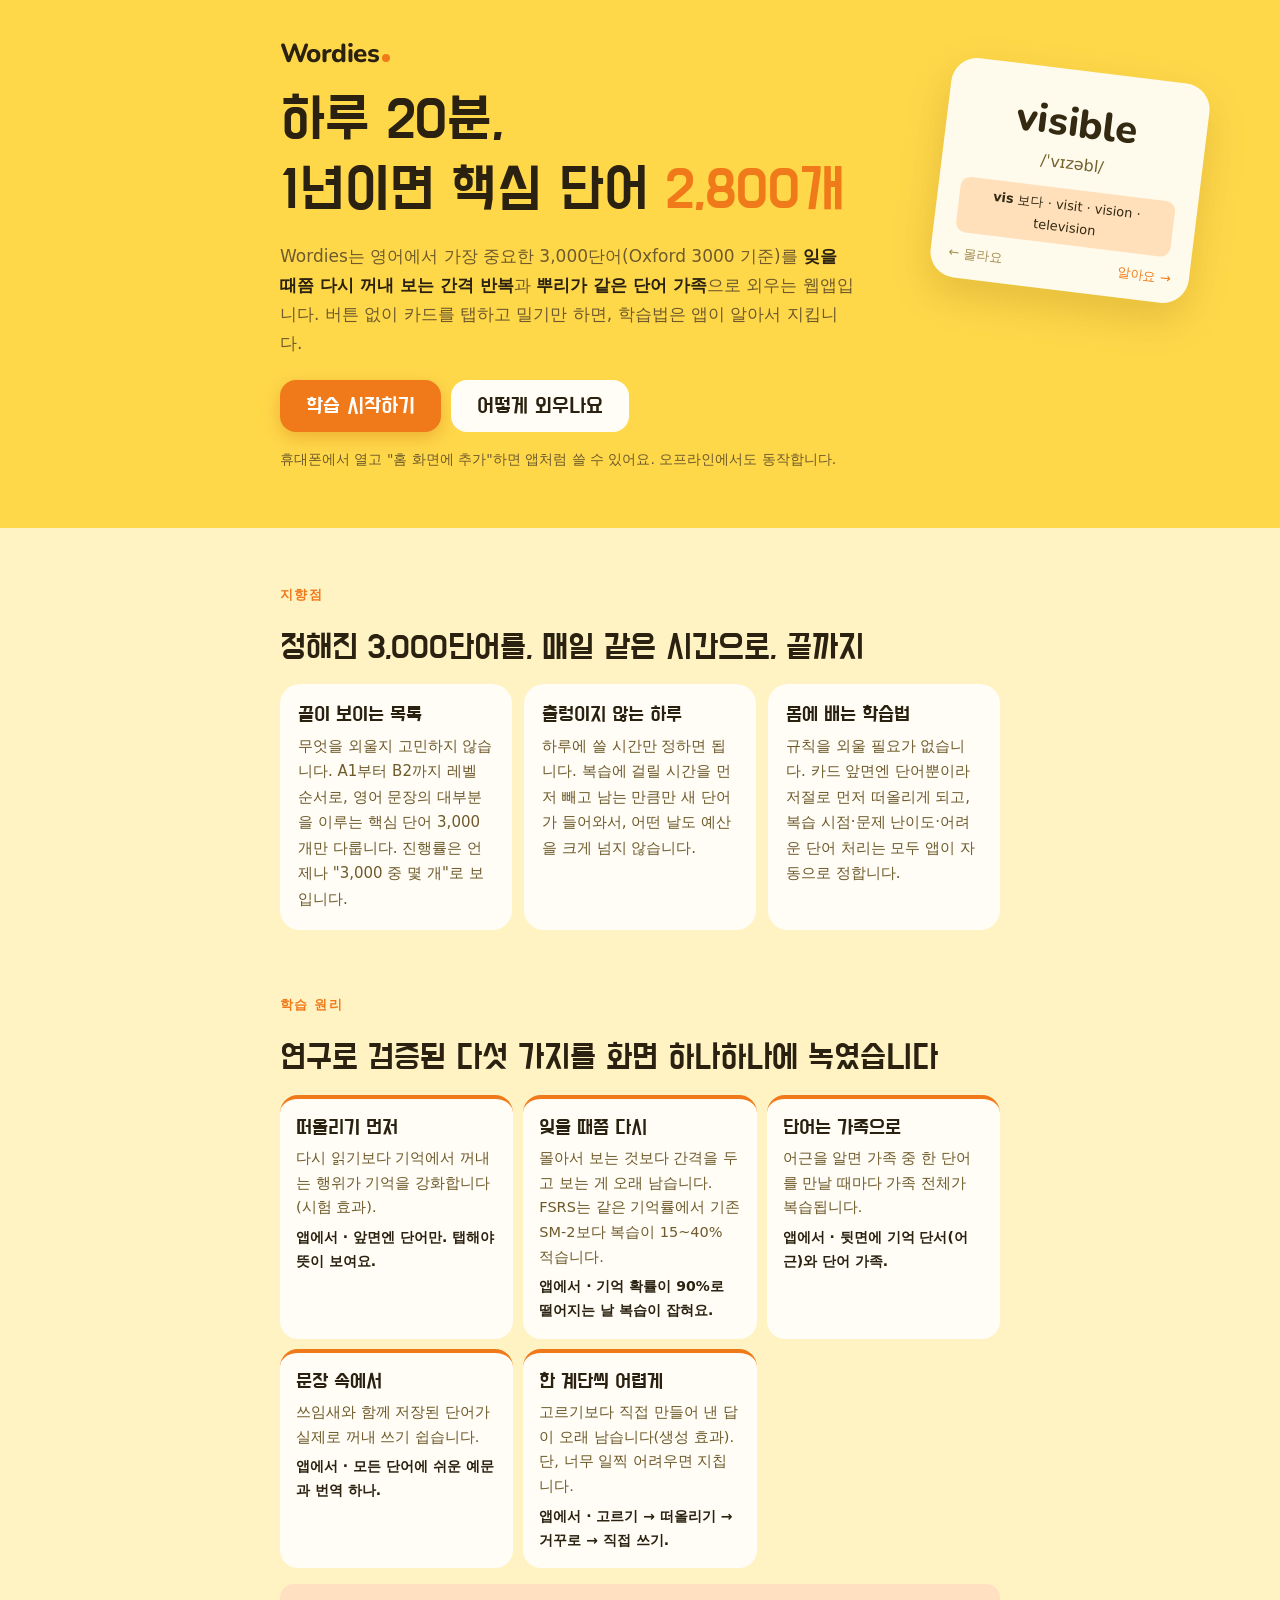
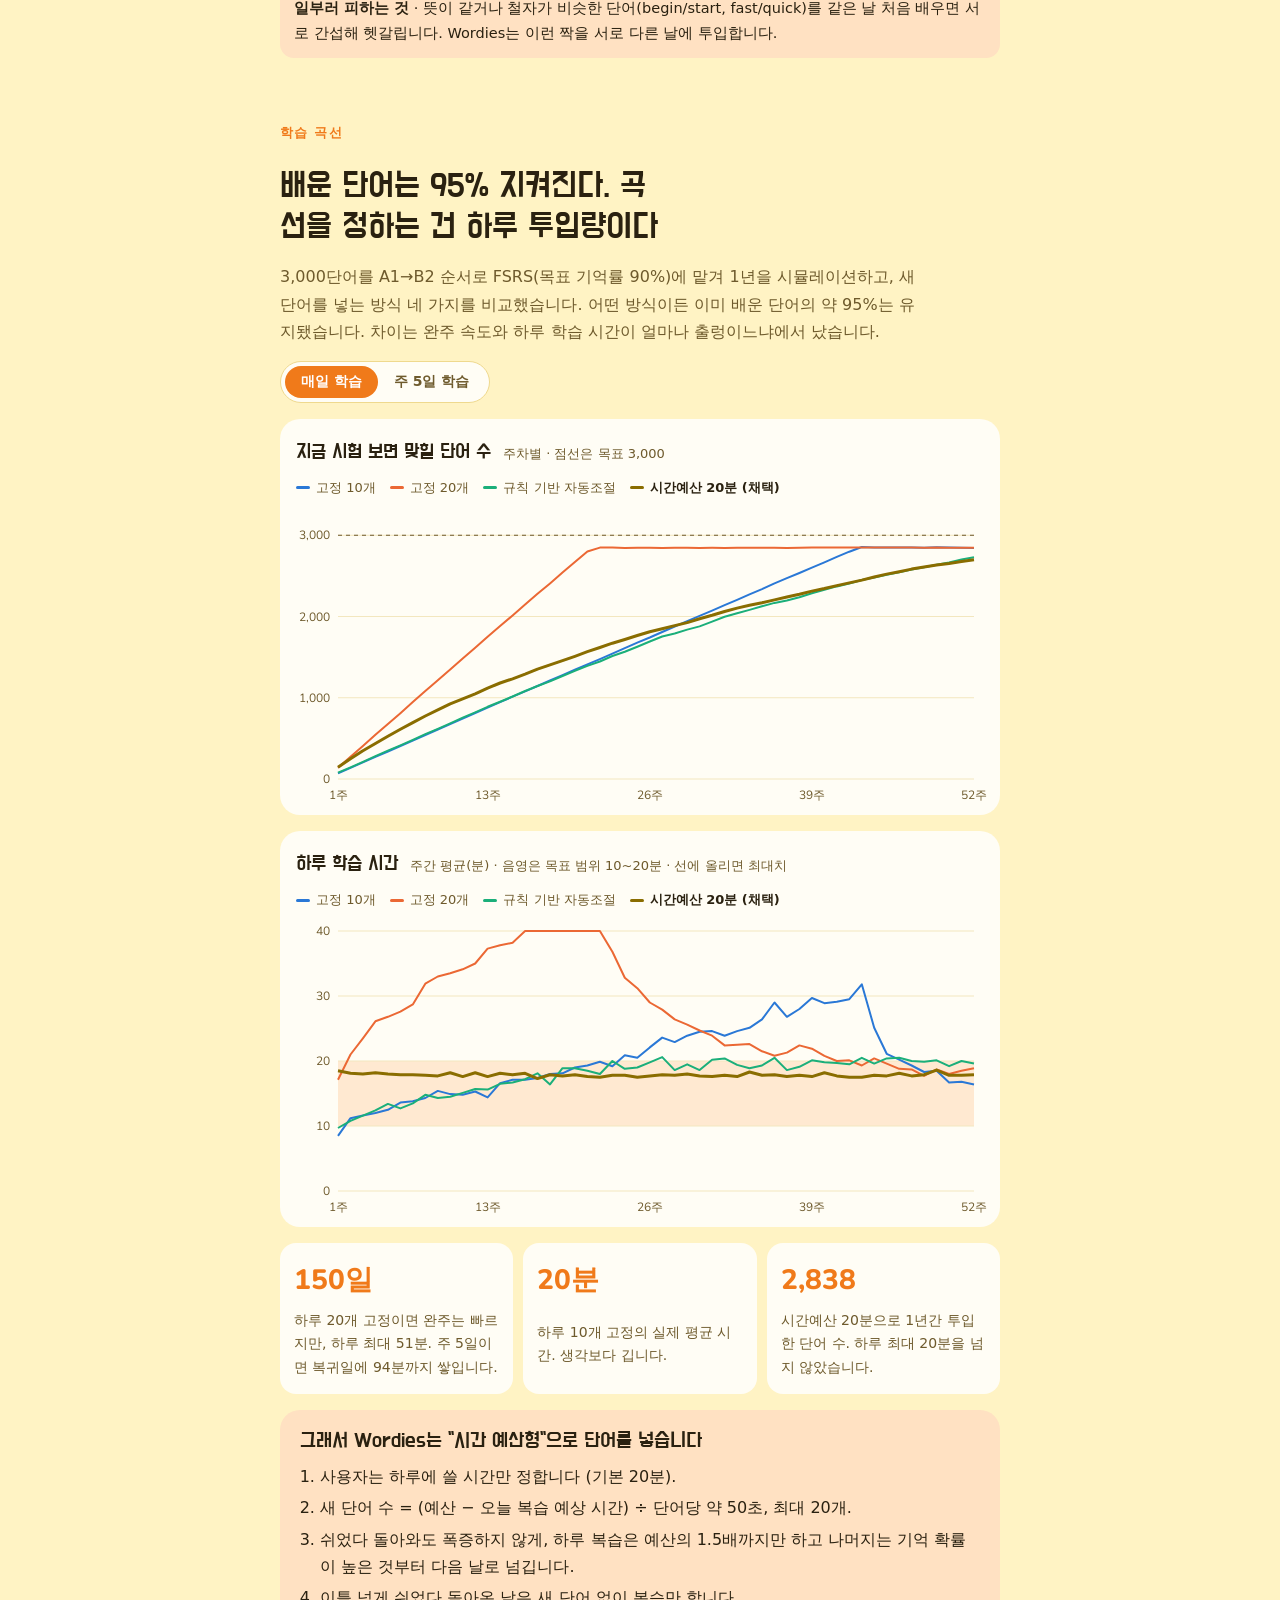
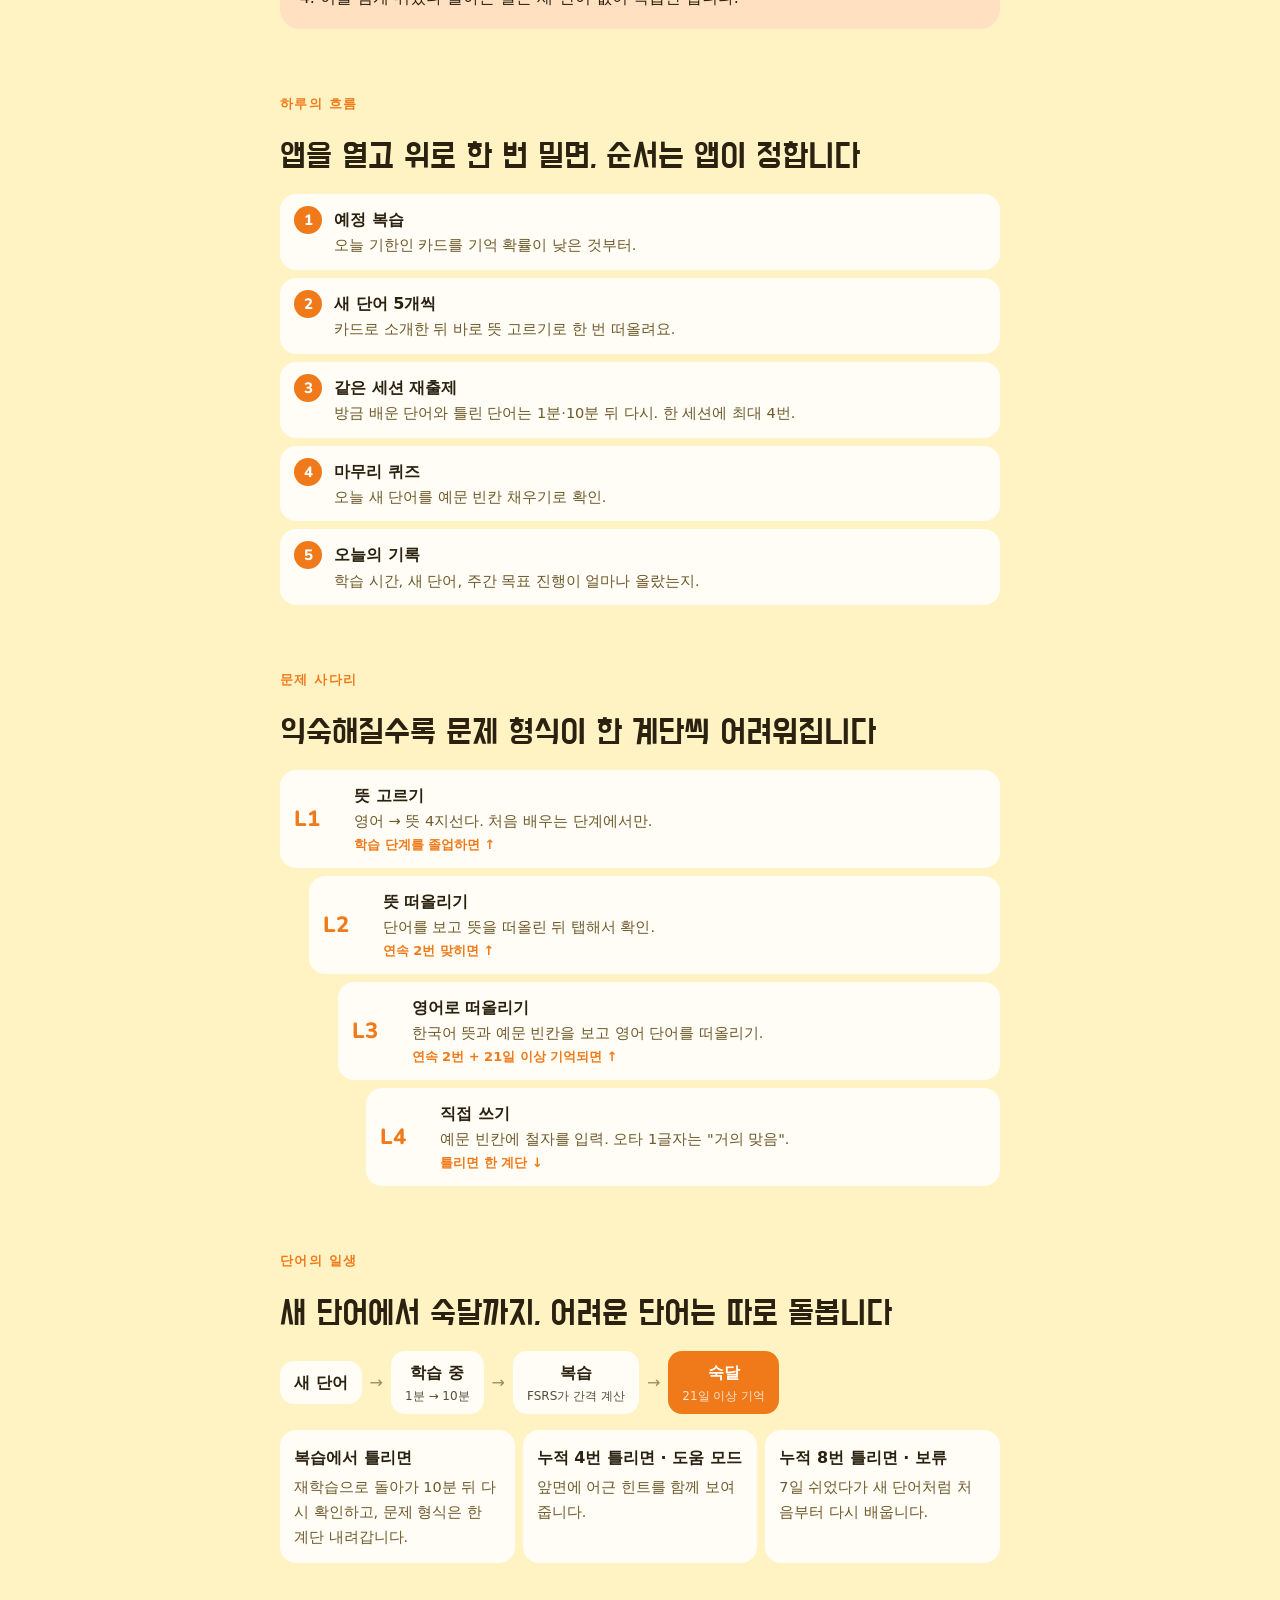
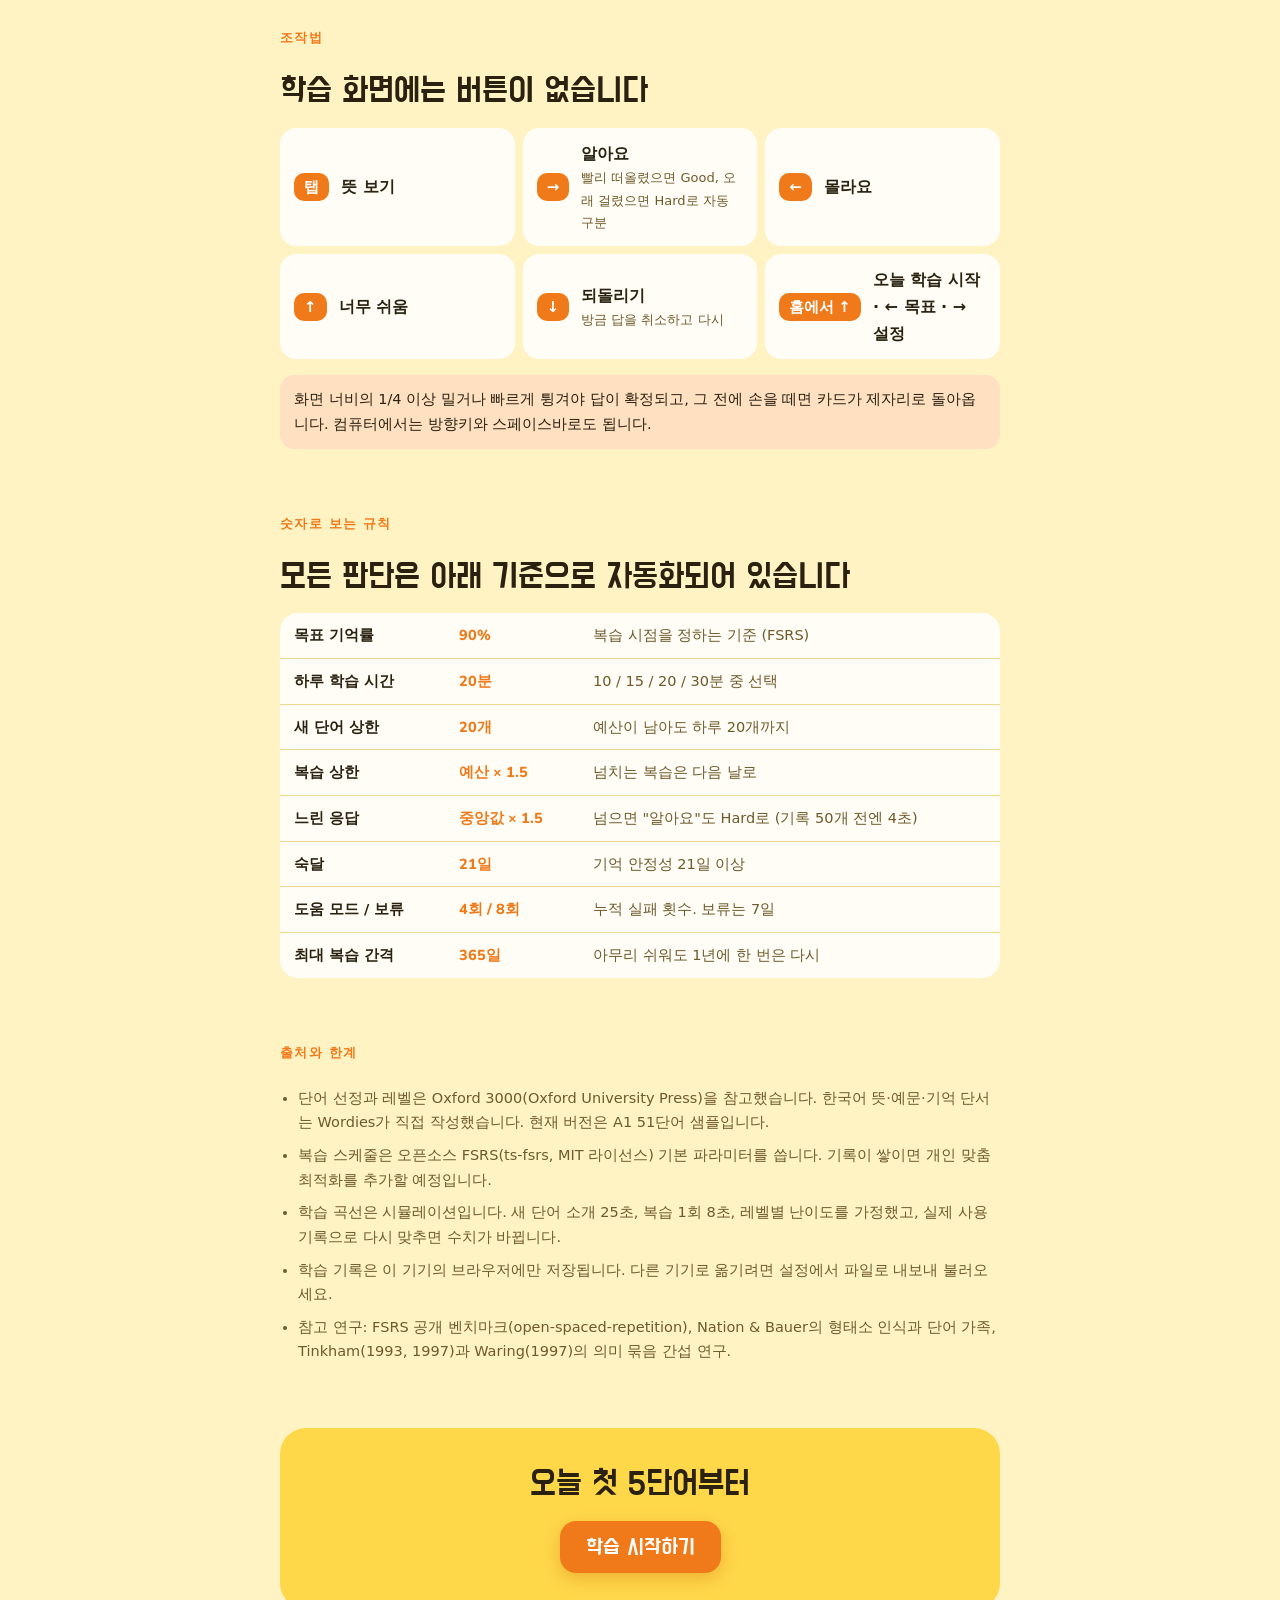
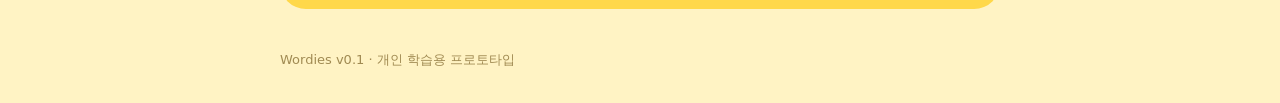
==== index.html @ f5200ec9 "Wordies v0.1: 소개 페이지 + 제스처 학습 앱 - 소개(index.html): 지향점, 학습 원리, 1년 학습 곡선 시뮬레이션, 하루 흐름, 문제 사다리, 규칙 - 학습" ====
<!doctype html>
<html lang="ko">
<head>
<meta charset="utf-8">
<meta name="viewport" content="width=device-width, initial-scale=1, viewport-fit=cover">
<meta name="theme-color" content="#ffd84a" media="(prefers-color-scheme: light)">
<meta name="theme-color" content="#1e1a12" media="(prefers-color-scheme: dark)">
<meta name="description" content="Wordies는 영어 핵심 3,000단어를 간격 반복(FSRS)과 단어 가족으로, 버튼 없이 손끝으로 외우는 웹앱입니다.">
<title>Wordies · 손끝으로 외우는 영단어</title>
<link rel="manifest" href="manifest.webmanifest">
<link rel="icon" href="icons/icon.svg" type="image/svg+xml">
<link rel="apple-touch-icon" href="icons/icon-192.png">
<link rel="preconnect" href="https://fonts.googleapis.com">
<link rel="preconnect" href="https://fonts.gstatic.com" crossorigin>
<link rel="stylesheet" href="https://fonts.googleapis.com/css2?family=Do+Hyeon&family=Nunito:wght@600;800&display=swap">
<link rel="stylesheet" href="css/landing.css">
</head>
<body>

<header class="hero">
  <div class="wrap">
    <div class="brand">Wordies</div>
    <h1>하루 20분,<br>1년이면 핵심 단어 <span class="hl">2,800개</span></h1>
    <p class="lede">Wordies는 영어에서 가장 중요한 3,000단어(Oxford 3000 기준)를 <b>잊을 때쯤 다시 꺼내 보는 간격 반복</b>과 <b>뿌리가 같은 단어 가족</b>으로 외우는 웹앱입니다. 버튼 없이 카드를 탭하고 밀기만 하면, 학습법은 앱이 알아서 지킵니다.</p>
    <div class="cta-row">
      <a class="cta" href="app.html" id="cta-main">학습 시작하기</a>
      <a class="cta ghost" href="#principles">어떻게 외우나요</a>
    </div>
    <p class="cta-note" id="cta-note">휴대폰에서 열고 "홈 화면에 추가"하면 앱처럼 쓸 수 있어요. 오프라인에서도 동작합니다.</p>
  </div>
  <div class="hero-card" aria-hidden="true">
    <div class="hc-word">visible</div>
    <div class="hc-ipa">/ˈvɪzəbl/</div>
    <div class="hc-root"><b>vis</b> 보다 · visit · vision · television</div>
    <span class="hc-l">← 몰라요</span><span class="hc-r">알아요 →</span>
  </div>
</header>

<main class="wrap">

  <section id="aims">
    <p class="eyebrow">지향점</p>
    <h2>정해진 3,000단어를, 매일 같은 시간으로, 끝까지</h2>
    <div class="aims">
      <div class="aim">
        <h3>끝이 보이는 목록</h3>
        <p>무엇을 외울지 고민하지 않습니다. A1부터 B2까지 레벨 순서로, 영어 문장의 대부분을 이루는 핵심 단어 3,000개만 다룹니다. 진행률은 언제나 "3,000 중 몇 개"로 보입니다.</p>
      </div>
      <div class="aim">
        <h3>출렁이지 않는 하루</h3>
        <p>하루에 쓸 시간만 정하면 됩니다. 복습에 걸릴 시간을 먼저 빼고 남는 만큼만 새 단어가 들어와서, 어떤 날도 예산을 크게 넘지 않습니다.</p>
      </div>
      <div class="aim">
        <h3>몸에 배는 학습법</h3>
        <p>규칙을 외울 필요가 없습니다. 카드 앞면엔 단어뿐이라 저절로 먼저 떠올리게 되고, 복습 시점·문제 난이도·어려운 단어 처리는 모두 앱이 자동으로 정합니다.</p>
      </div>
    </div>
  </section>

  <section id="principles">
    <p class="eyebrow">학습 원리</p>
    <h2>연구로 검증된 다섯 가지를 화면 하나하나에 녹였습니다</h2>
    <div class="principles">
      <article><h3>떠올리기 먼저</h3><p>다시 읽기보다 기억에서 꺼내는 행위가 기억을 강화합니다(시험 효과).</p><p class="how">앱에서 · 앞면엔 단어만. 탭해야 뜻이 보여요.</p></article>
      <article><h3>잊을 때쯤 다시</h3><p>몰아서 보는 것보다 간격을 두고 보는 게 오래 남습니다. FSRS는 같은 기억률에서 기존 SM-2보다 복습이 15~40% 적습니다.</p><p class="how">앱에서 · 기억 확률이 90%로 떨어지는 날 복습이 잡혀요.</p></article>
      <article><h3>단어는 가족으로</h3><p>어근을 알면 가족 중 한 단어를 만날 때마다 가족 전체가 복습됩니다.</p><p class="how">앱에서 · 뒷면에 기억 단서(어근)와 단어 가족.</p></article>
      <article><h3>문장 속에서</h3><p>쓰임새와 함께 저장된 단어가 실제로 꺼내 쓰기 쉽습니다.</p><p class="how">앱에서 · 모든 단어에 쉬운 예문과 번역 하나.</p></article>
      <article><h3>한 계단씩 어렵게</h3><p>고르기보다 직접 만들어 낸 답이 오래 남습니다(생성 효과). 단, 너무 일찍 어려우면 지칩니다.</p><p class="how">앱에서 · 고르기 → 떠올리기 → 거꾸로 → 직접 쓰기.</p></article>
    </div>
    <p class="aside"><b>일부러 피하는 것</b> · 뜻이 같거나 철자가 비슷한 단어(begin/start, fast/quick)를 같은 날 처음 배우면 서로 간섭해 헷갈립니다. Wordies는 이런 짝을 서로 다른 날에 투입합니다.</p>
  </section>

  <section id="curve">
    <p class="eyebrow">학습 곡선</p>
    <h2>배운 단어는 95% 지켜진다. 곡선을 정하는 건 하루 투입량이다</h2>
    <p>3,000단어를 A1→B2 순서로 FSRS(목표 기억률 90%)에 맡겨 1년을 시뮬레이션하고, 새 단어를 넣는 방식 네 가지를 비교했습니다. 어떤 방식이든 이미 배운 단어의 약 95%는 유지됐습니다. 차이는 완주 속도와 하루 학습 시간이 얼마나 출렁이느냐에서 났습니다.</p>
    <div class="seg" role="group" aria-label="학습 빈도">
      <button data-mode="daily" aria-pressed="true">매일 학습</button>
      <button data-mode="five" aria-pressed="false">주 5일 학습</button>
    </div>
    <figure class="chart-card">
      <figcaption><b>지금 시험 보면 맞힐 단어 수</b><span>주차별 · 점선은 목표 3,000</span></figcaption>
      <div class="legend" data-legend></div>
      <div class="chart" id="c-known"></div>
    </figure>
    <figure class="chart-card">
      <figcaption><b>하루 학습 시간</b><span>주간 평균(분) · 음영은 목표 범위 10~20분 · 선에 올리면 최대치</span></figcaption>
      <div class="legend" data-legend></div>
      <div class="chart" id="c-min"></div>
    </figure>
    <div class="findings">
      <div><b class="num">150일</b><span>하루 20개 고정이면 완주는 빠르지만, 하루 최대 51분. 주 5일이면 복귀일에 94분까지 쌓입니다.</span></div>
      <div><b class="num">20분</b><span>하루 10개 고정의 실제 평균 시간. 생각보다 깁니다.</span></div>
      <div><b class="num">2,838</b><span>시간예산 20분으로 1년간 투입한 단어 수. 하루 최대 20분을 넘지 않았습니다.</span></div>
    </div>
    <div class="verdict">
      <h3>그래서 Wordies는 "시간 예산형"으로 단어를 넣습니다</h3>
      <ol>
        <li>사용자는 하루에 쓸 시간만 정합니다 (기본 20분).</li>
        <li>새 단어 수 = (예산 − 오늘 복습 예상 시간) ÷ 단어당 약 50초, 최대 20개.</li>
        <li>쉬었다 돌아와도 폭증하지 않게, 하루 복습은 예산의 1.5배까지만 하고 나머지는 기억 확률이 높은 것부터 다음 날로 넘깁니다.</li>
        <li>이틀 넘게 쉬었다 돌아온 날은 새 단어 없이 복습만 합니다.</li>
      </ol>
    </div>
  </section>

  <section id="day">
    <p class="eyebrow">하루의 흐름</p>
    <h2>앱을 열고 위로 한 번 밀면, 순서는 앱이 정합니다</h2>
    <ol class="flow">
      <li><b>예정 복습</b><span>오늘 기한인 카드를 기억 확률이 낮은 것부터.</span></li>
      <li><b>새 단어 5개씩</b><span>카드로 소개한 뒤 바로 뜻 고르기로 한 번 떠올려요.</span></li>
      <li><b>같은 세션 재출제</b><span>방금 배운 단어와 틀린 단어는 1분·10분 뒤 다시. 한 세션에 최대 4번.</span></li>
      <li><b>마무리 퀴즈</b><span>오늘 새 단어를 예문 빈칸 채우기로 확인.</span></li>
      <li><b>오늘의 기록</b><span>학습 시간, 새 단어, 주간 목표 진행이 얼마나 올랐는지.</span></li>
    </ol>
  </section>

  <section id="ladder">
    <p class="eyebrow">문제 사다리</p>
    <h2>익숙해질수록 문제 형식이 한 계단씩 어려워집니다</h2>
    <div class="ladder">
      <div class="rung"><em>L1</em><b>뜻 고르기</b><span>영어 → 뜻 4지선다. 처음 배우는 단계에서만.</span><i>학습 단계를 졸업하면 ↑</i></div>
      <div class="rung"><em>L2</em><b>뜻 떠올리기</b><span>단어를 보고 뜻을 떠올린 뒤 탭해서 확인.</span><i>연속 2번 맞히면 ↑</i></div>
      <div class="rung"><em>L3</em><b>영어로 떠올리기</b><span>한국어 뜻과 예문 빈칸을 보고 영어 단어를 떠올리기.</span><i>연속 2번 + 21일 이상 기억되면 ↑</i></div>
      <div class="rung"><em>L4</em><b>직접 쓰기</b><span>예문 빈칸에 철자를 입력. 오타 1글자는 "거의 맞음".</span><i>틀리면 한 계단 ↓</i></div>
    </div>
  </section>

  <section id="life">
    <p class="eyebrow">단어의 일생</p>
    <h2>새 단어에서 숙달까지, 어려운 단어는 따로 돌봅니다</h2>
    <div class="states">
      <span>새 단어</span><i>→</i><span>학습 중<small>1분 → 10분</small></span><i>→</i><span>복습<small>FSRS가 간격 계산</small></span><i>→</i><span class="on">숙달<small>21일 이상 기억</small></span>
    </div>
    <div class="cases">
      <div><b>복습에서 틀리면</b><span>재학습으로 돌아가 10분 뒤 다시 확인하고, 문제 형식은 한 계단 내려갑니다.</span></div>
      <div><b>누적 4번 틀리면 · 도움 모드</b><span>앞면에 어근 힌트를 함께 보여 줍니다.</span></div>
      <div><b>누적 8번 틀리면 · 보류</b><span>7일 쉬었다가 새 단어처럼 처음부터 다시 배웁니다.</span></div>
    </div>
  </section>

  <section id="gestures">
    <p class="eyebrow">조작법</p>
    <h2>학습 화면에는 버튼이 없습니다</h2>
    <div class="gestures">
      <div><kbd>탭</kbd><span>뜻 보기</span></div>
      <div><kbd>→</kbd><span>알아요<small>빨리 떠올렸으면 Good, 오래 걸렸으면 Hard로 자동 구분</small></span></div>
      <div><kbd>←</kbd><span>몰라요</span></div>
      <div><kbd>↑</kbd><span>너무 쉬움</span></div>
      <div><kbd>↓</kbd><span>되돌리기<small>방금 답을 취소하고 다시</small></span></div>
      <div><kbd>홈에서 ↑</kbd><span>오늘 학습 시작 · ← 목표 · → 설정</span></div>
    </div>
    <p class="aside">화면 너비의 1/4 이상 밀거나 빠르게 튕겨야 답이 확정되고, 그 전에 손을 떼면 카드가 제자리로 돌아옵니다. 컴퓨터에서는 방향키와 스페이스바로도 됩니다.</p>
  </section>

  <section id="rules">
    <p class="eyebrow">숫자로 보는 규칙</p>
    <h2>모든 판단은 아래 기준으로 자동화되어 있습니다</h2>
    <div class="tbl"><table>
      <tbody>
        <tr><th>목표 기억률</th><td class="num">90%</td><td>복습 시점을 정하는 기준 (FSRS)</td></tr>
        <tr><th>하루 학습 시간</th><td class="num">20분</td><td>10 / 15 / 20 / 30분 중 선택</td></tr>
        <tr><th>새 단어 상한</th><td class="num">20개</td><td>예산이 남아도 하루 20개까지</td></tr>
        <tr><th>복습 상한</th><td class="num">예산 × 1.5</td><td>넘치는 복습은 다음 날로</td></tr>
        <tr><th>느린 응답</th><td class="num">중앙값 × 1.5</td><td>넘으면 "알아요"도 Hard로 (기록 50개 전엔 4초)</td></tr>
        <tr><th>숙달</th><td class="num">21일</td><td>기억 안정성 21일 이상</td></tr>
        <tr><th>도움 모드 / 보류</th><td class="num">4회 / 8회</td><td>누적 실패 횟수. 보류는 7일</td></tr>
        <tr><th>최대 복습 간격</th><td class="num">365일</td><td>아무리 쉬워도 1년에 한 번은 다시</td></tr>
      </tbody>
    </table></div>
  </section>

  <section id="notes">
    <p class="eyebrow">출처와 한계</p>
    <ul class="notes">
      <li>단어 선정과 레벨은 Oxford 3000(Oxford University Press)을 참고했습니다. 한국어 뜻·예문·기억 단서는 Wordies가 직접 작성했습니다. 현재 버전은 A1 51단어 샘플입니다.</li>
      <li>복습 스케줄은 오픈소스 FSRS(ts-fsrs, MIT 라이선스) 기본 파라미터를 씁니다. 기록이 쌓이면 개인 맞춤 최적화를 추가할 예정입니다.</li>
      <li>학습 곡선은 시뮬레이션입니다. 새 단어 소개 25초, 복습 1회 8초, 레벨별 난이도를 가정했고, 실제 사용 기록으로 다시 맞추면 수치가 바뀝니다.</li>
      <li>학습 기록은 이 기기의 브라우저에만 저장됩니다. 다른 기기로 옮기려면 설정에서 파일로 내보내 불러오세요.</li>
      <li>참고 연구: FSRS 공개 벤치마크(open-spaced-repetition), Nation & Bauer의 형태소 인식과 단어 가족, Tinkham(1993, 1997)과 Waring(1997)의 의미 묶음 간섭 연구.</li>
    </ul>
  </section>

  <section class="end">
    <h2>오늘 첫 5단어부터</h2>
    <a class="cta" href="app.html">학습 시작하기</a>
  </section>
</main>

<footer class="wrap foot">Wordies v0.1 · 개인 학습용 프로토타입</footer>
<script type="module" src="js/landing.js"></script>
</body>
</html>
---- css/landing.css ----
/* Wordies 소개 페이지: 앱과 같은 옐로·주황, 읽기 좋은 한 줄 기둥 */
:root {
  --bg: #fff3c4; --bg-hero: #ffd84a; --paper: #fffdf5; --ink: #2a2110; --ink-2: #6e5a2c; --ink-3: #a08a52;
  --line: #efd98e; --grid: #f3e7bf; --accent: #f07a1a; --accent-soft: #ffe1c2;
  --s1: #2a78d6; --s2: #eb6834; --s3: #1baf7a; --s4: #8a6d00;
  --f-display: "Do Hyeon", system-ui, sans-serif;
  --f-word: "Nunito", "Avenir Next", system-ui, sans-serif;
  --f-body: -apple-system, BlinkMacSystemFont, "Apple SD Gothic Neo", "Pretendard", "Noto Sans KR", "Malgun Gothic", system-ui, sans-serif;
  color-scheme: light;
}
@media (prefers-color-scheme: dark) {
  :root {
    --bg: #1e1a12; --bg-hero: #2b2312; --paper: #2a2417; --ink: #fcf2d6; --ink-2: #d4c193; --ink-3: #98865a;
    --line: #4a3f22; --grid: #3a3222; --accent: #ff8f33; --accent-soft: #4d3013;
    --s1: #3987e5; --s2: #d95926; --s3: #199e70; --s4: #c98500; color-scheme: dark;
  }
}
* { box-sizing: border-box; }
body { margin: 0; background: var(--bg); color: var(--ink); font: 16px/1.7 var(--f-body); -webkit-text-size-adjust: 100%; }
.wrap { max-width: 760px; margin: 0 auto; padding-inline: 20px; }
h1, h2, h3 { font-family: var(--f-display); font-weight: 400; margin: 0; text-wrap: balance; line-height: 1.2; }
h2 { font-size: clamp(26px, 5vw, 34px); }
h3 { font-size: 21px; }
p { margin: 0; }
.num { font-family: var(--f-word); font-weight: 800; font-variant-numeric: tabular-nums; }
.eyebrow { font-size: 13px; font-weight: 700; letter-spacing: .1em; color: var(--accent); margin-bottom: 6px; }

/* 히어로 */
.hero { background: var(--bg-hero); padding-block: calc(env(safe-area-inset-top, 0px) + 36px) 56px; position: relative; overflow: hidden; }
.hero .wrap { position: relative; z-index: 1; display: grid; gap: 16px; }
.brand { font: 800 26px var(--f-word); letter-spacing: -.02em; }
.brand::after { content: ""; display: inline-block; width: 8px; height: 8px; border-radius: 50%; background: var(--accent); margin-left: 3px; }
.hero h1 { font-size: clamp(36px, 8vw, 58px); max-width: 12em; }
.hl { color: var(--accent); }
.lede { max-width: 34em; font-size: 17px; color: var(--ink-2); }
.lede b { color: var(--ink); }
.cta-row { display: flex; flex-wrap: wrap; gap: 10px; margin-top: 6px; }
.cta { display: inline-block; background: var(--accent); color: #fff; text-decoration: none; font: 400 22px var(--f-display); padding: 12px 26px; border-radius: 16px; box-shadow: 0 6px 18px rgba(200, 90, 0, .3); transition: transform .15s; }
.cta:hover { transform: translateY(-2px); }
.cta.ghost { background: var(--paper); color: var(--ink); box-shadow: none; }
.cta:focus-visible { outline: 3px solid var(--ink); outline-offset: 3px; }
.cta-note { font-size: 14px; color: var(--ink-2); }
.hero-card { position: absolute; right: max(-40px, calc(50% - 560px)); top: 70px; width: 260px; padding: 26px 22px 46px; background: var(--paper); border-radius: 26px; box-shadow: 0 16px 40px rgba(120, 80, 0, .2); transform: rotate(7deg); text-align: center; opacity: .95; }
.hc-word { font: 800 40px var(--f-word); }
.hc-ipa { color: var(--ink-2); }
.hc-root { margin-top: 12px; font-size: 13px; background: var(--accent-soft); border-radius: 10px; padding: 6px 8px; }
.hc-l, .hc-r { position: absolute; bottom: 14px; font-size: 13px; color: var(--ink-3); }
.hc-l { left: 18px; } .hc-r { right: 18px; color: var(--accent); }
@media (max-width: 900px) { .hero-card { display: none; } }

main.wrap { display: grid; gap: 64px; padding-block: 56px 40px; }
section { display: grid; gap: 16px; }
section > p:not(.eyebrow):not(.aside) { color: var(--ink-2); max-width: 40em; }

/* 지향점 */
.aims { display: grid; gap: 12px; grid-template-columns: repeat(auto-fit, minmax(210px, 1fr)); }
.aim { background: var(--paper); border-radius: 20px; padding: 18px; display: grid; gap: 6px; align-content: start; }
.aim p { color: var(--ink-2); font-size: 15px; }

/* 원리 */
.principles { display: grid; gap: 10px; grid-template-columns: repeat(auto-fit, minmax(220px, 1fr)); }
.principles article { background: var(--paper); border-radius: 18px; padding: 16px; display: grid; gap: 6px; align-content: start; border-top: 4px solid var(--accent); }
.principles p { font-size: 14.5px; color: var(--ink-2); }
.principles .how { color: var(--ink); font-weight: 600; font-size: 14px; }
.aside { font-size: 14.5px; background: var(--accent-soft); border-radius: 14px; padding: 12px 14px; }

/* 곡선 */
.seg { display: inline-flex; justify-self: start; background: var(--paper); border-radius: 99px; padding: 4px; border: 1px solid var(--line); }
.seg button { border: 0; background: none; font: 600 14px var(--f-body); color: var(--ink-2); padding: 7px 16px; border-radius: 99px; cursor: pointer; }
.seg button[aria-pressed="true"] { background: var(--accent); color: #fff; }
.seg button:focus-visible { outline: 2px solid var(--accent); outline-offset: 2px; }
.chart-card { margin: 0; background: var(--paper); border-radius: 20px; padding: 16px 16px 8px; display: grid; gap: 8px; min-width: 0; }
.chart-card figcaption { display: flex; flex-wrap: wrap; gap: 4px 12px; align-items: baseline; }
.chart-card figcaption b { font-family: var(--f-display); font-weight: 400; font-size: 20px; }
.chart-card figcaption span { font-size: 13px; color: var(--ink-2); }
.legend { display: flex; flex-wrap: wrap; gap: 4px 14px; font-size: 13px; color: var(--ink-2); }
.legend span { display: inline-flex; align-items: center; gap: 6px; }
.legend i { width: 14px; height: 3px; border-radius: 2px; }
.legend .pick { color: var(--ink); font-weight: 700; }
.chart { position: relative; }
.chart svg { display: block; width: 100%; height: auto; overflow: visible; touch-action: pan-y; }
.chart text { font: 12px var(--f-word); fill: var(--ink-2); }
.tip { position: absolute; pointer-events: none; background: var(--ink); color: var(--paper); font-size: 13px; line-height: 1.5; padding: 8px 10px; border-radius: 10px; transform: translate(-50%, 0); white-space: nowrap; z-index: 2; }
.tip i { display: inline-block; width: 8px; height: 8px; border-radius: 50%; margin-right: 6px; }
.tip b { font-family: var(--f-word); }
.findings { display: grid; gap: 10px; grid-template-columns: repeat(auto-fit, minmax(200px, 1fr)); }
.findings div { background: var(--paper); border-radius: 16px; padding: 14px; display: grid; gap: 4px; }
.findings b { font-size: 28px; color: var(--accent); }
.findings span { font-size: 14px; color: var(--ink-2); }
.verdict { background: var(--accent-soft); border-radius: 20px; padding: 18px 20px; display: grid; gap: 10px; }
.verdict ol { margin: 0; padding-left: 20px; display: grid; gap: 4px; }

/* 흐름 */
.flow { list-style: none; margin: 0; padding: 0; display: grid; gap: 8px; counter-reset: f; }
.flow li { counter-increment: f; background: var(--paper); border-radius: 16px; padding: 12px 14px 12px 54px; position: relative; display: grid; }
.flow li::before { content: counter(f); position: absolute; left: 14px; top: 12px; width: 28px; height: 28px; border-radius: 50%; background: var(--accent); color: #fff; display: grid; place-items: center; font: 800 15px var(--f-word); }
.flow span { color: var(--ink-2); font-size: 14.5px; }

/* 사다리 */
.ladder { display: grid; gap: 8px; }
.rung { display: grid; grid-template-columns: 48px 1fr; column-gap: 12px; background: var(--paper); border-radius: 16px; padding: 12px 14px; }
.rung em { grid-row: span 3; font: 800 22px var(--f-word); font-style: normal; color: var(--accent); align-self: center; }
.rung span { color: var(--ink-2); font-size: 14.5px; }
.rung i { font-style: normal; font-size: 13px; color: var(--accent); font-weight: 600; }
.rung:nth-child(2) { margin-left: 4%; } .rung:nth-child(3) { margin-left: 8%; } .rung:nth-child(4) { margin-left: 12%; }

/* 상태 */
.states { display: flex; flex-wrap: wrap; align-items: center; gap: 8px; }
.states span { background: var(--paper); border-radius: 14px; padding: 8px 14px; font-weight: 700; display: grid; text-align: center; }
.states span.on { background: var(--accent); color: #fff; }
.states small { font-weight: 400; font-size: 12px; color: inherit; opacity: .8; }
.states i { font-style: normal; color: var(--ink-3); }
.cases { display: grid; gap: 8px; grid-template-columns: repeat(auto-fit, minmax(200px, 1fr)); }
.cases div { background: var(--paper); border-radius: 16px; padding: 14px; display: grid; gap: 4px; align-content: start; }
.cases span { color: var(--ink-2); font-size: 14.5px; }

/* 제스처 */
.gestures { display: grid; gap: 8px; grid-template-columns: repeat(auto-fit, minmax(220px, 1fr)); }
.gestures div { background: var(--paper); border-radius: 16px; padding: 12px 14px; display: flex; gap: 12px; align-items: center; }
kbd { font: 800 15px var(--f-word); background: var(--accent); color: #fff; border-radius: 10px; padding: 4px 10px; white-space: nowrap; }
.gestures span { display: grid; font-weight: 600; }
.gestures small { font-weight: 400; color: var(--ink-2); font-size: 13px; }

/* 표 */
.tbl { overflow-x: auto; background: var(--paper); border-radius: 18px; }
table { border-collapse: collapse; width: 100%; font-size: 14.5px; min-width: 480px; }
th, td { padding: 10px 14px; border-bottom: 1px solid var(--line); text-align: left; vertical-align: top; }
tr:last-child th, tr:last-child td { border-bottom: 0; }
th { font-weight: 700; white-space: nowrap; }
td.num { color: var(--accent); white-space: nowrap; }
td:last-child { color: var(--ink-2); }

.notes { margin: 0; padding-left: 18px; display: grid; gap: 8px; color: var(--ink-2); font-size: 14.5px; }
.end { text-align: center; justify-items: center; background: var(--bg-hero); border-radius: 26px; padding: 36px 20px; }
.foot { color: var(--ink-3); font-size: 13px; padding-block: 0 calc(env(safe-area-inset-bottom, 0px) + 32px); }

@media (prefers-reduced-motion: reduce) { * { transition: none !important; animation: none !important; } }
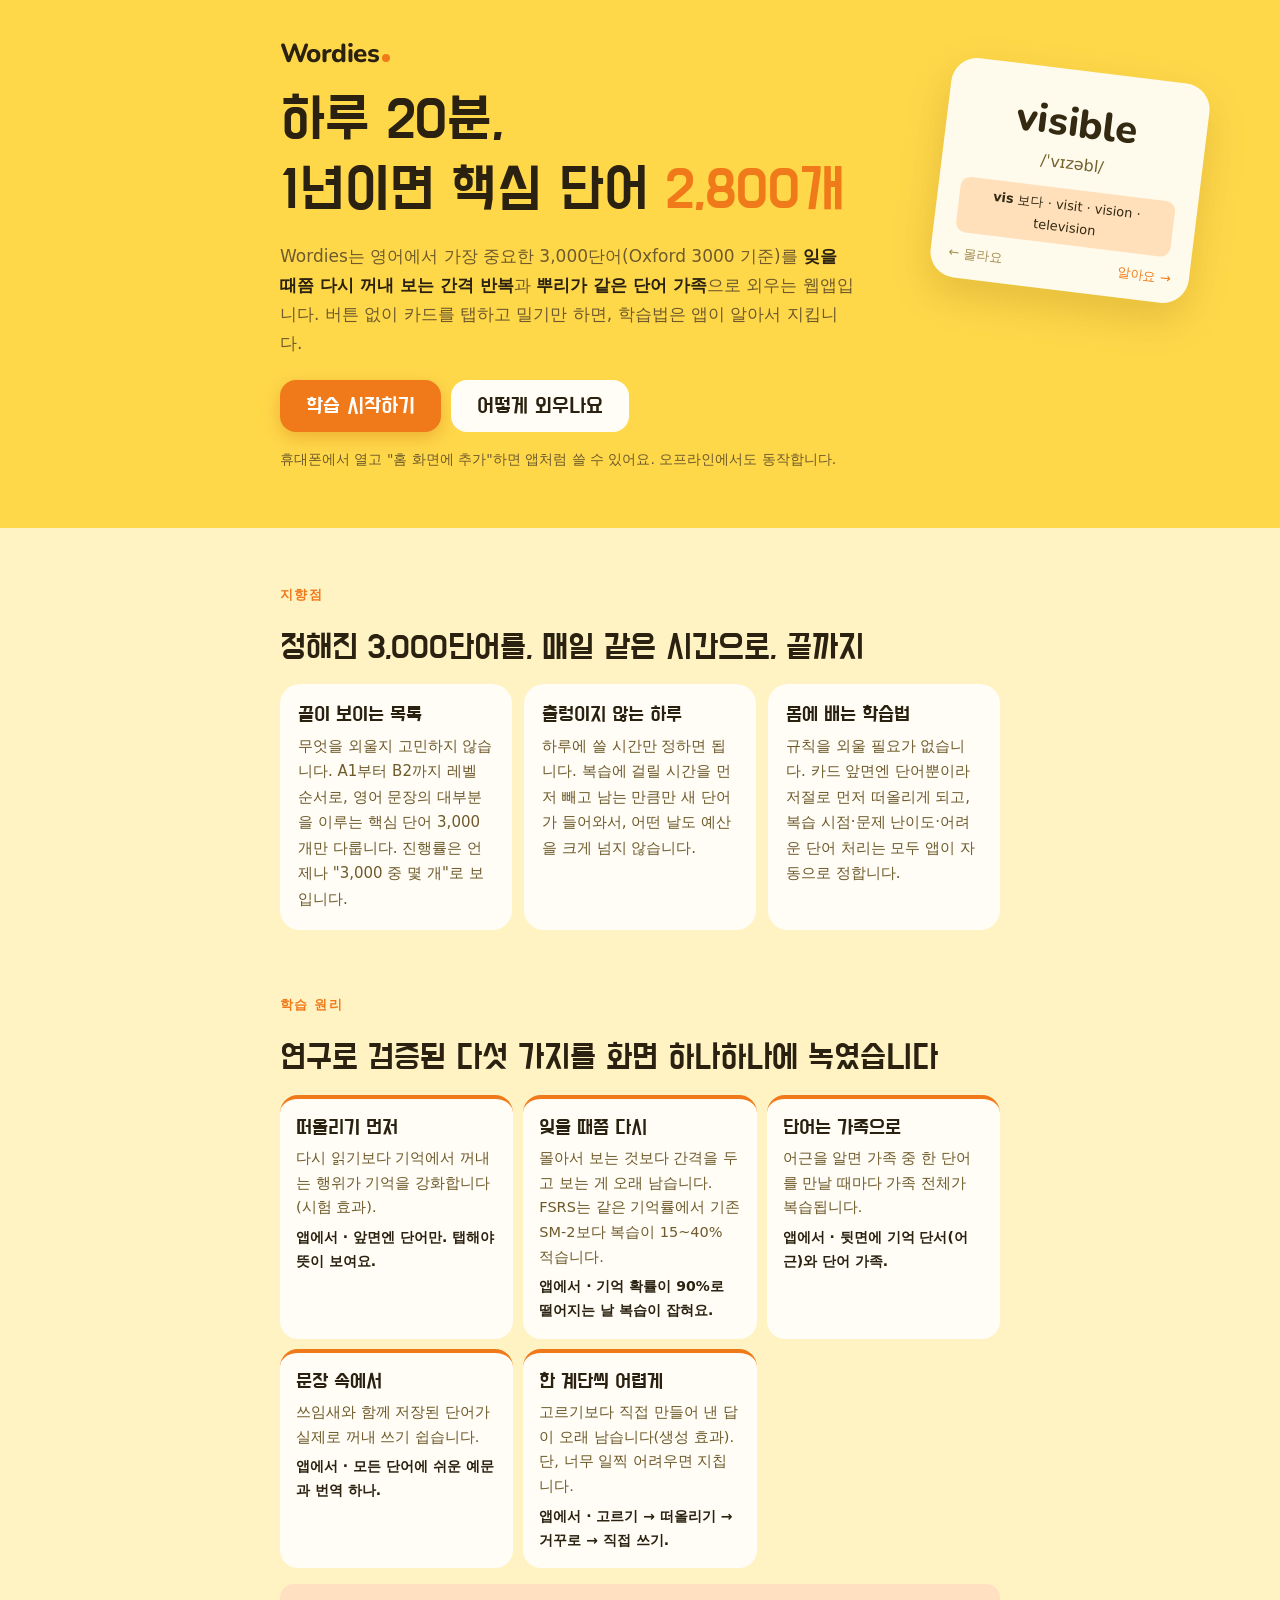
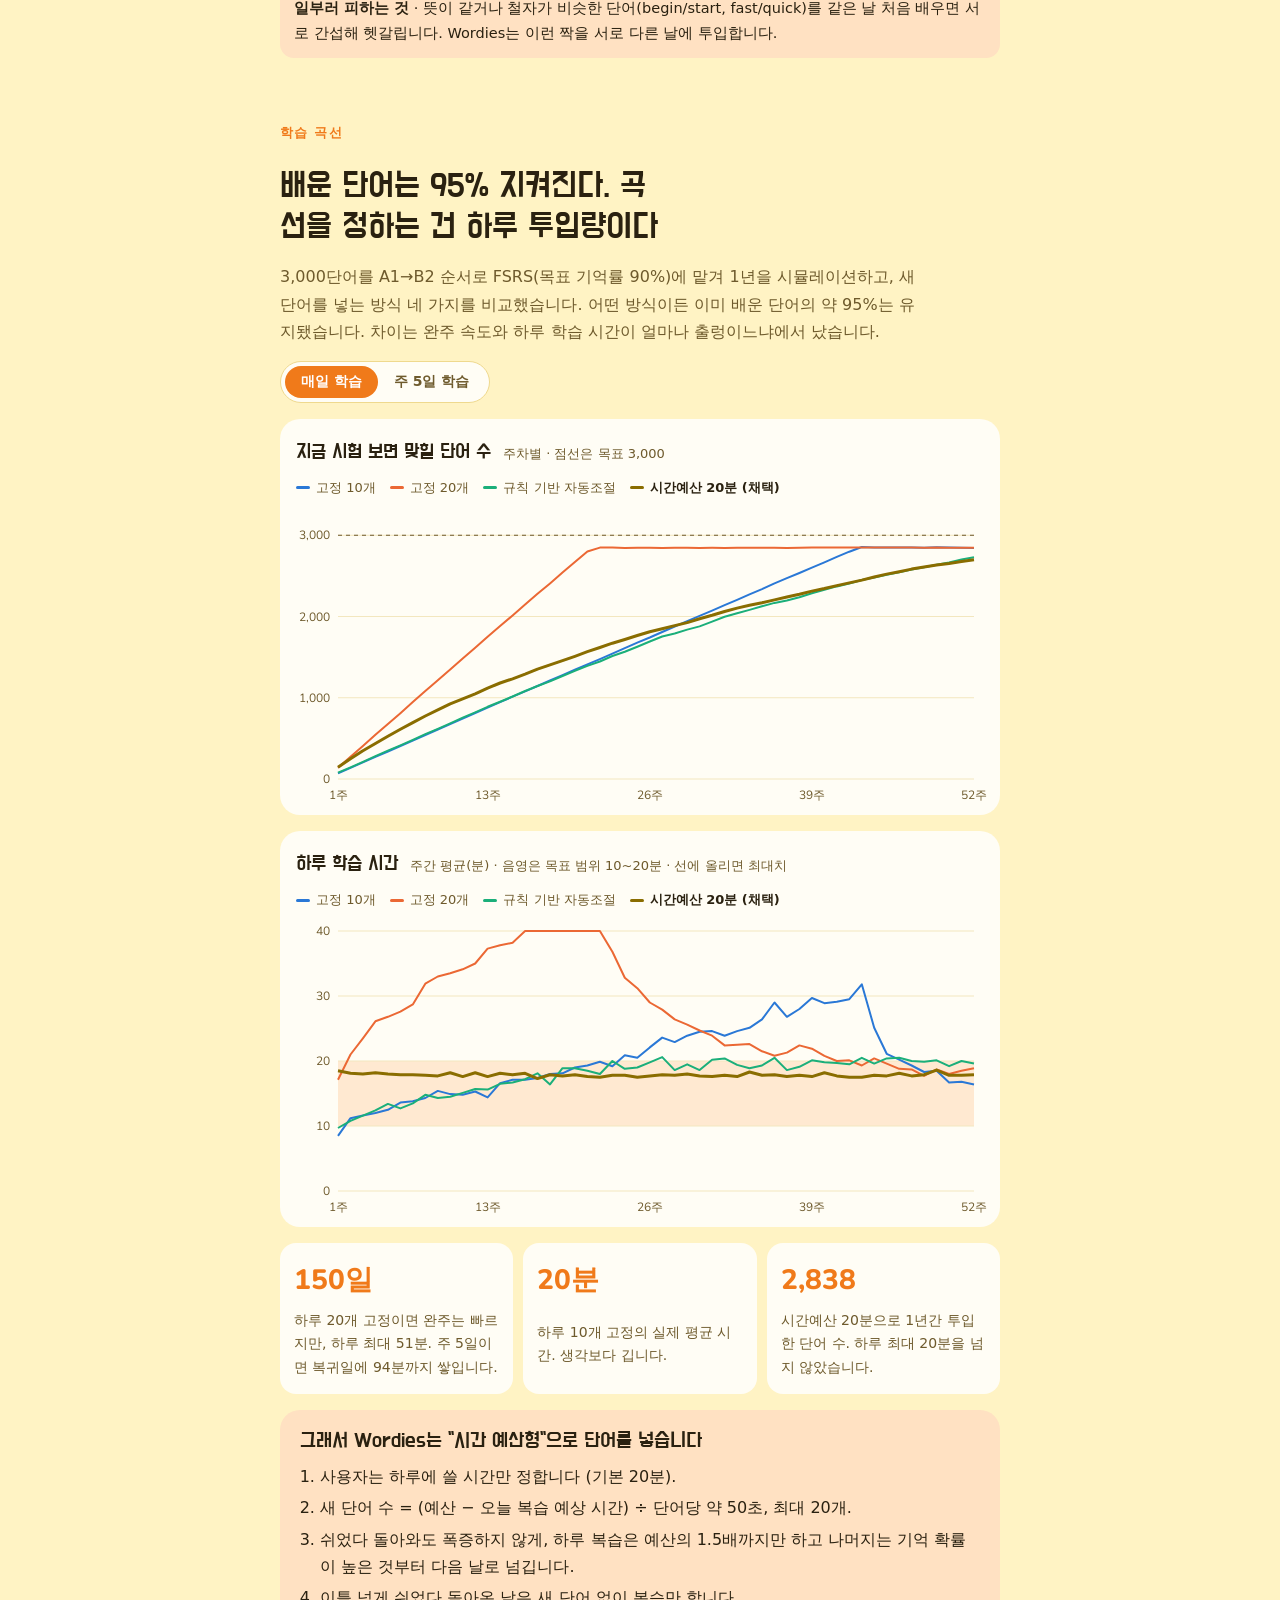
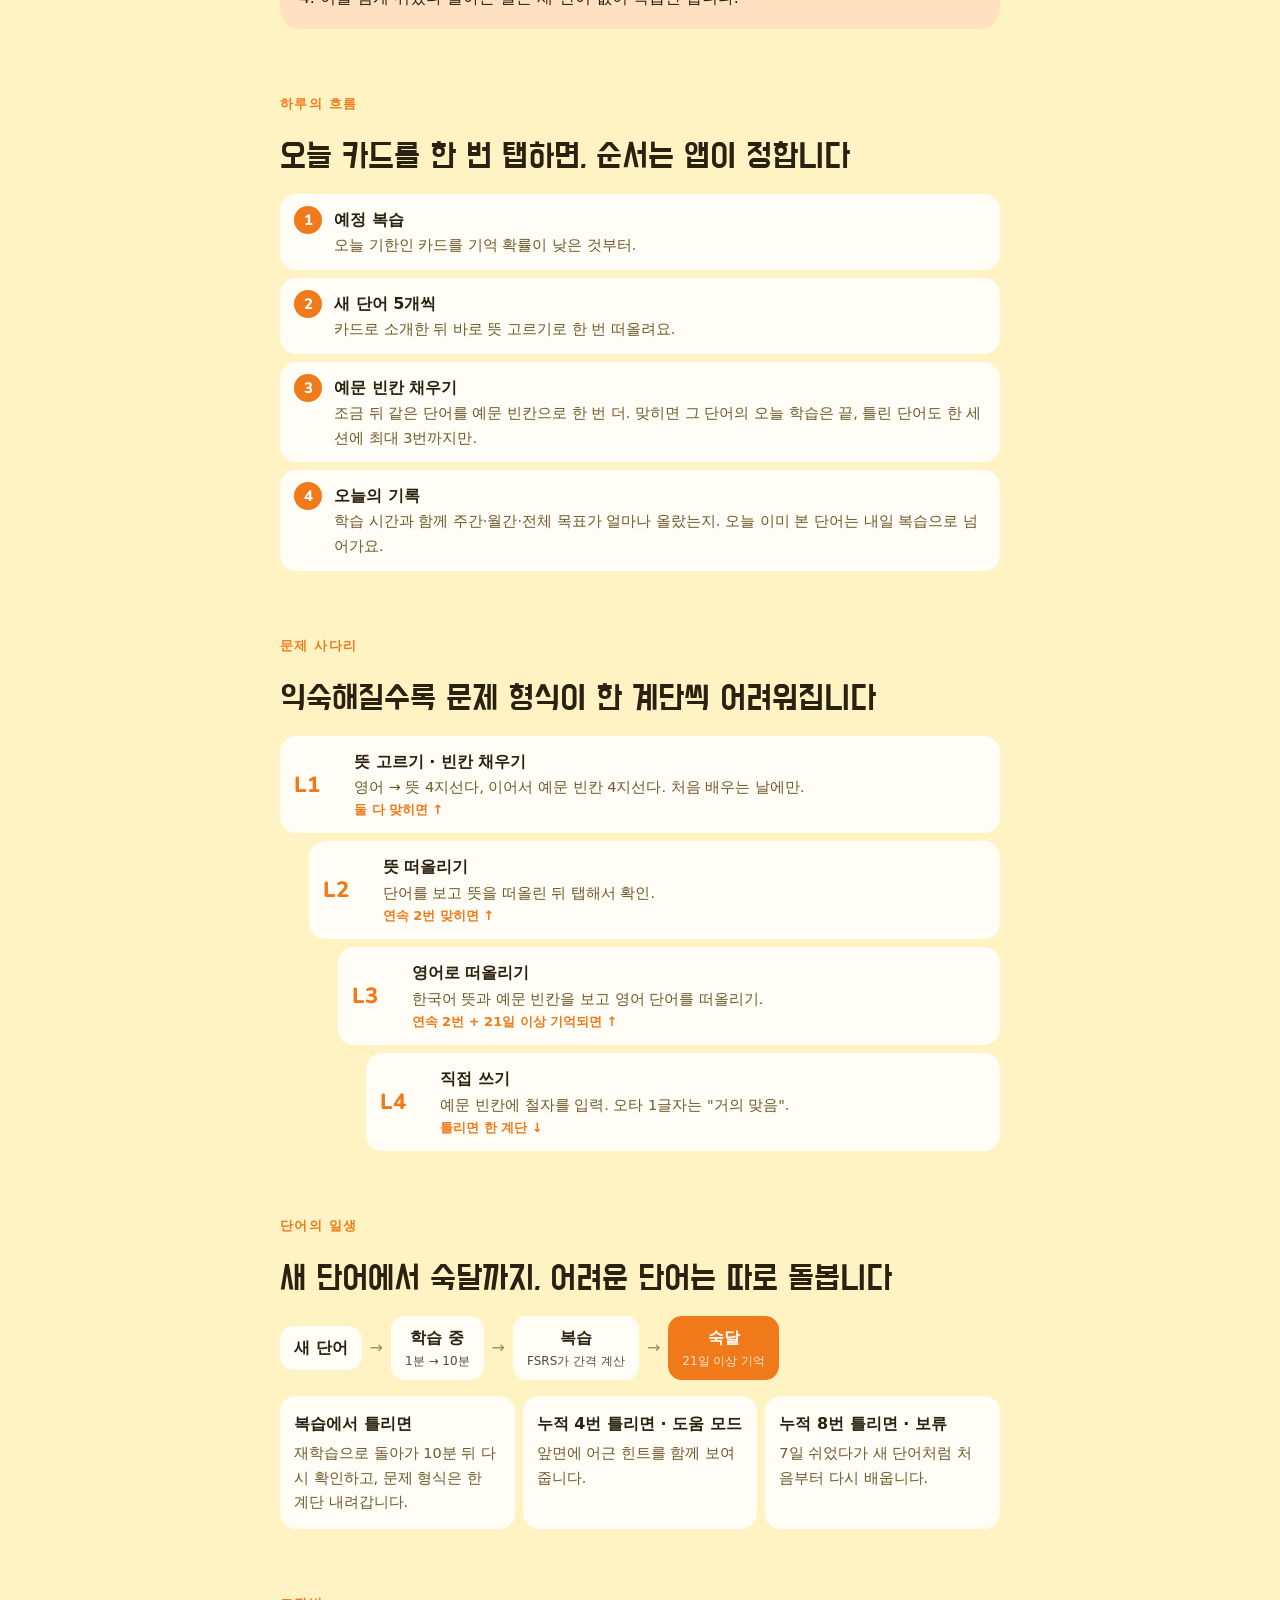
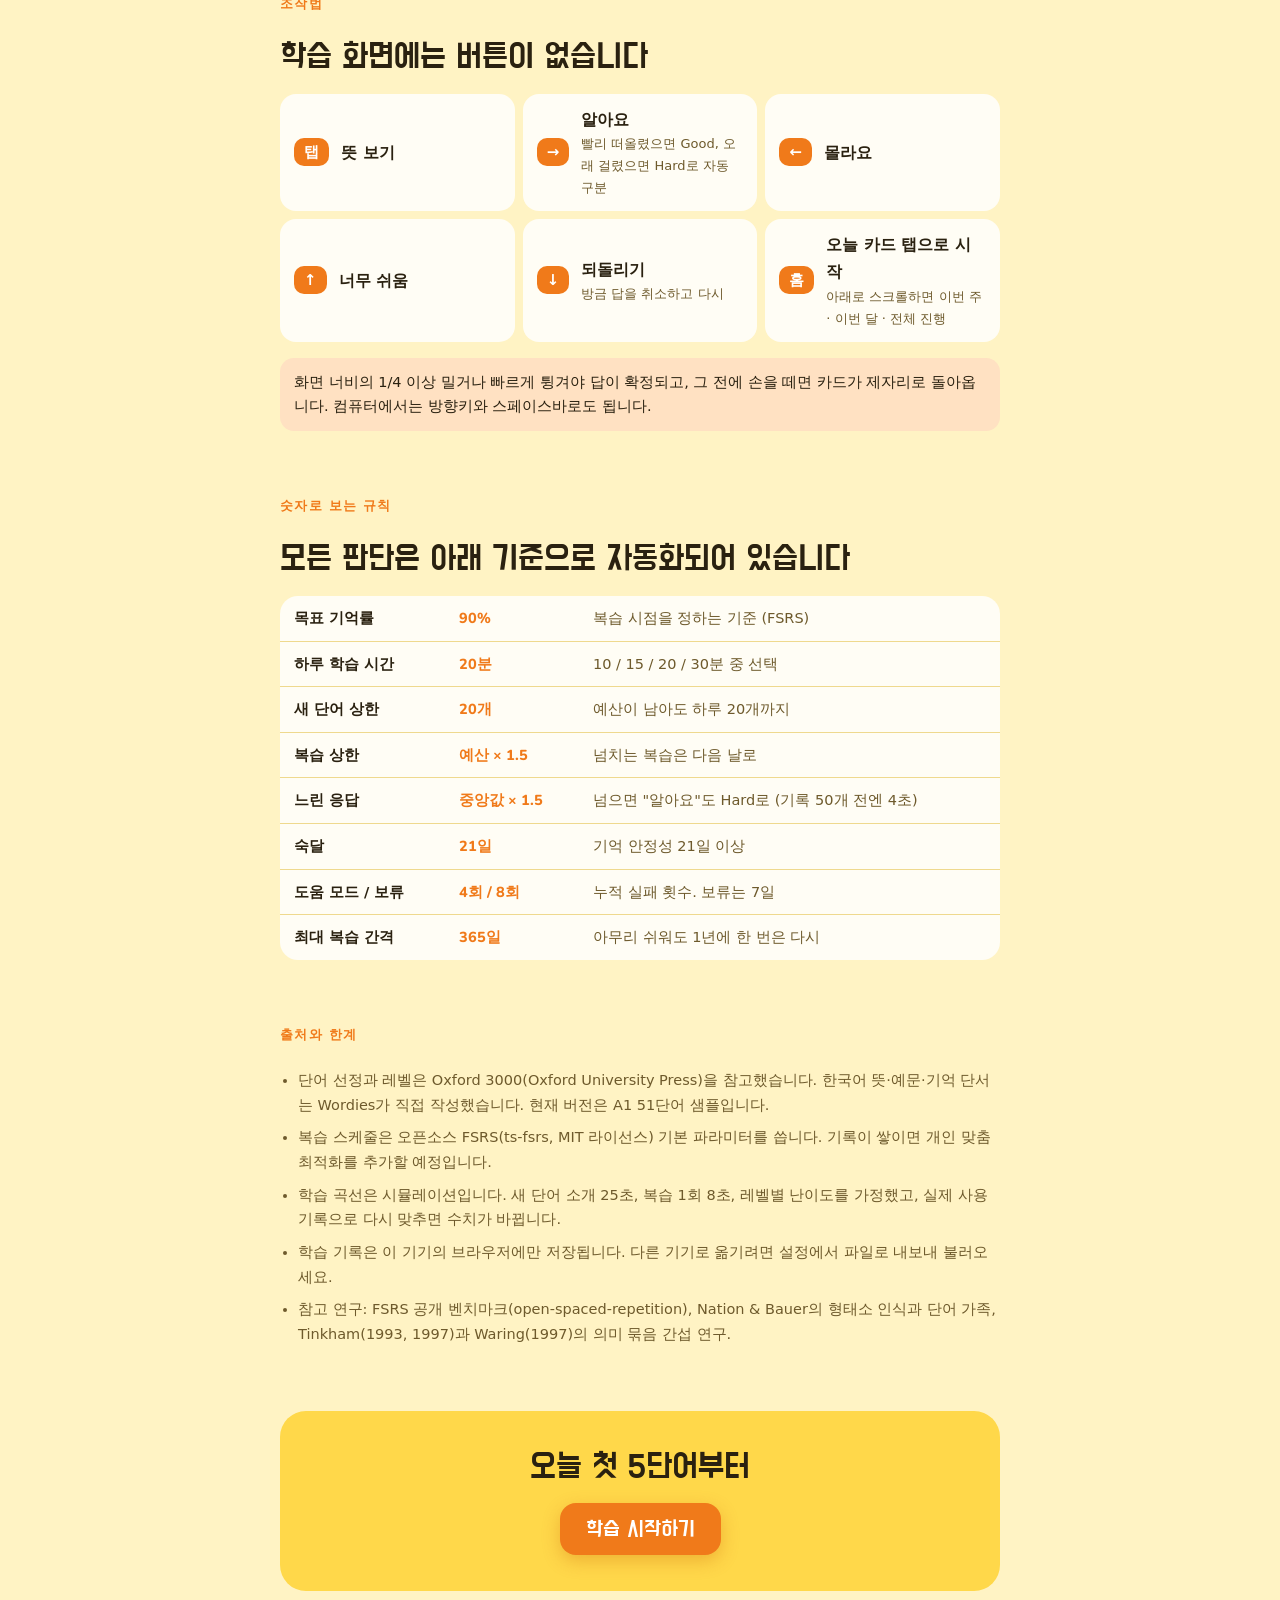
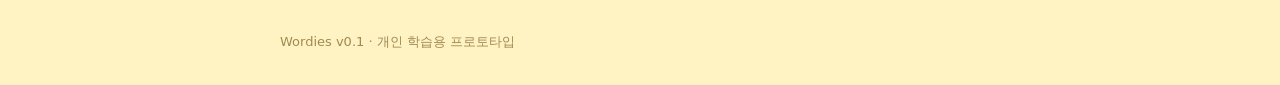
==== commit 4438dfd9: "v0.2: 완료 후 반복 제거, 홈을 구간별 한 페이지로 - 오늘 이미 본 단어는 같은 날 다시 계획하지 않음 (완료 후 재반복 제거) - 새 단어는 소개 → 뜻 고르기 → 예문 " ====
--- a/index.html
+++ b/index.html
@@ -106,13 +106,12 @@
 
   <section id="day">
     <p class="eyebrow">하루의 흐름</p>
-    <h2>앱을 열고 위로 한 번 밀면, 순서는 앱이 정합니다</h2>
+    <h2>오늘 카드를 한 번 탭하면, 순서는 앱이 정합니다</h2>
     <ol class="flow">
       <li><b>예정 복습</b><span>오늘 기한인 카드를 기억 확률이 낮은 것부터.</span></li>
       <li><b>새 단어 5개씩</b><span>카드로 소개한 뒤 바로 뜻 고르기로 한 번 떠올려요.</span></li>
-      <li><b>같은 세션 재출제</b><span>방금 배운 단어와 틀린 단어는 1분·10분 뒤 다시. 한 세션에 최대 4번.</span></li>
-      <li><b>마무리 퀴즈</b><span>오늘 새 단어를 예문 빈칸 채우기로 확인.</span></li>
-      <li><b>오늘의 기록</b><span>학습 시간, 새 단어, 주간 목표 진행이 얼마나 올랐는지.</span></li>
+      <li><b>예문 빈칸 채우기</b><span>조금 뒤 같은 단어를 예문 빈칸으로 한 번 더. 맞히면 그 단어의 오늘 학습은 끝, 틀린 단어도 한 세션에 최대 3번까지만.</span></li>
+      <li><b>오늘의 기록</b><span>학습 시간과 함께 주간·월간·전체 목표가 얼마나 올랐는지. 오늘 이미 본 단어는 내일 복습으로 넘어가요.</span></li>
     </ol>
   </section>
 
@@ -120,7 +119,7 @@
     <p class="eyebrow">문제 사다리</p>
     <h2>익숙해질수록 문제 형식이 한 계단씩 어려워집니다</h2>
     <div class="ladder">
-      <div class="rung"><em>L1</em><b>뜻 고르기</b><span>영어 → 뜻 4지선다. 처음 배우는 단계에서만.</span><i>학습 단계를 졸업하면 ↑</i></div>
+      <div class="rung"><em>L1</em><b>뜻 고르기 · 빈칸 채우기</b><span>영어 → 뜻 4지선다, 이어서 예문 빈칸 4지선다. 처음 배우는 날에만.</span><i>둘 다 맞히면 ↑</i></div>
       <div class="rung"><em>L2</em><b>뜻 떠올리기</b><span>단어를 보고 뜻을 떠올린 뒤 탭해서 확인.</span><i>연속 2번 맞히면 ↑</i></div>
       <div class="rung"><em>L3</em><b>영어로 떠올리기</b><span>한국어 뜻과 예문 빈칸을 보고 영어 단어를 떠올리기.</span><i>연속 2번 + 21일 이상 기억되면 ↑</i></div>
       <div class="rung"><em>L4</em><b>직접 쓰기</b><span>예문 빈칸에 철자를 입력. 오타 1글자는 "거의 맞음".</span><i>틀리면 한 계단 ↓</i></div>
@@ -149,7 +148,7 @@
       <div><kbd>←</kbd><span>몰라요</span></div>
       <div><kbd>↑</kbd><span>너무 쉬움</span></div>
       <div><kbd>↓</kbd><span>되돌리기<small>방금 답을 취소하고 다시</small></span></div>
-      <div><kbd>홈에서 ↑</kbd><span>오늘 학습 시작 · ← 목표 · → 설정</span></div>
+      <div><kbd>홈</kbd><span>오늘 카드 탭으로 시작<small>아래로 스크롤하면 이번 주 · 이번 달 · 전체 진행</small></span></div>
     </div>
     <p class="aside">화면 너비의 1/4 이상 밀거나 빠르게 튕겨야 답이 확정되고, 그 전에 손을 떼면 카드가 제자리로 돌아옵니다. 컴퓨터에서는 방향키와 스페이스바로도 됩니다.</p>
   </section>
